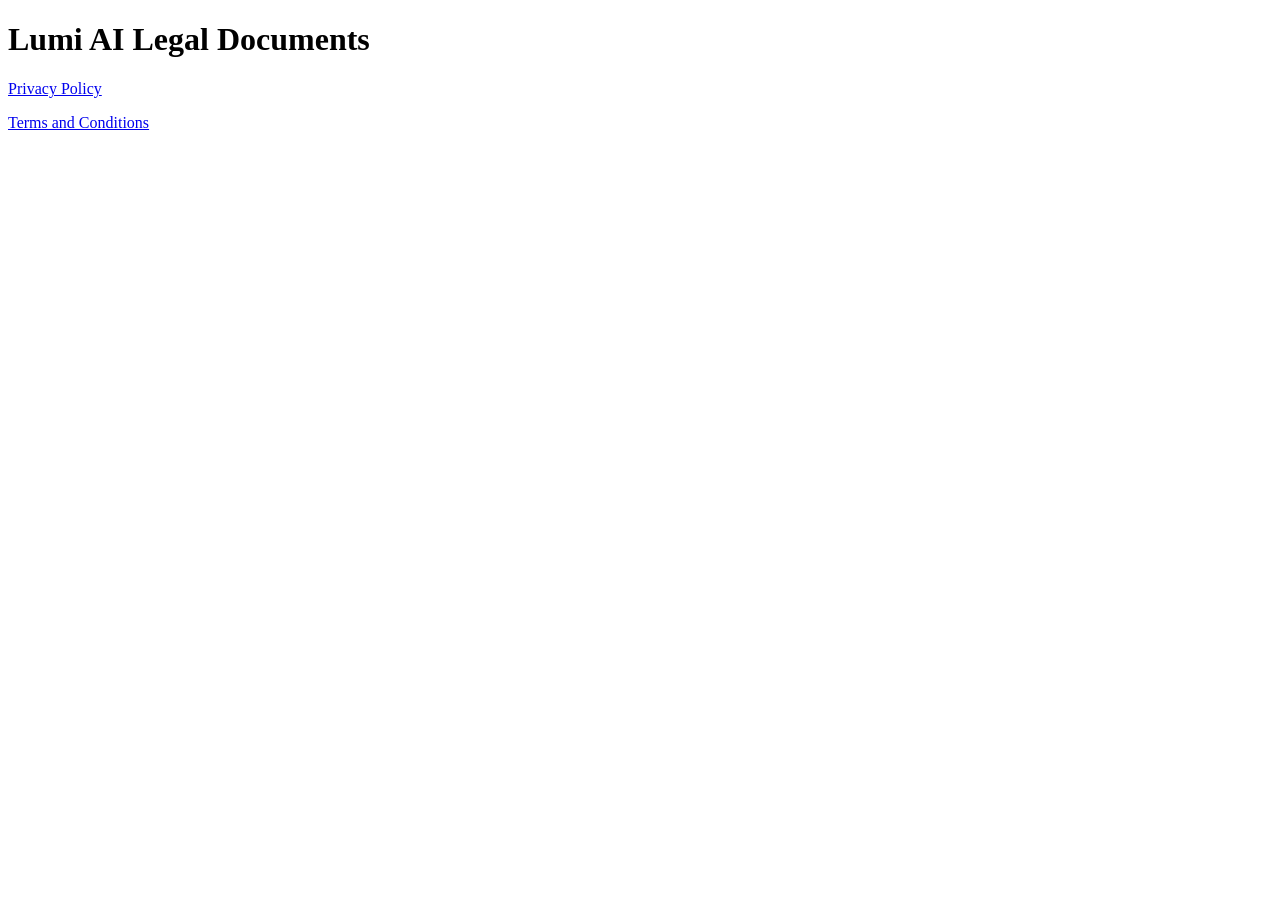
==== index.html @ cdc85241 "Add initial HTML structure for Lumi AI Legal Documents" ====
<!DOCTYPE html>
<html>
<head>
    <title>Lumi AI Legal Documents</title>
</head>
<body>
    <h1>Lumi AI Legal Documents</h1>

    <p><a href="privacy.html">Privacy Policy</a></p>
    <p><a href="terms.html">Terms and Conditions</a></p>
</body>
</html>
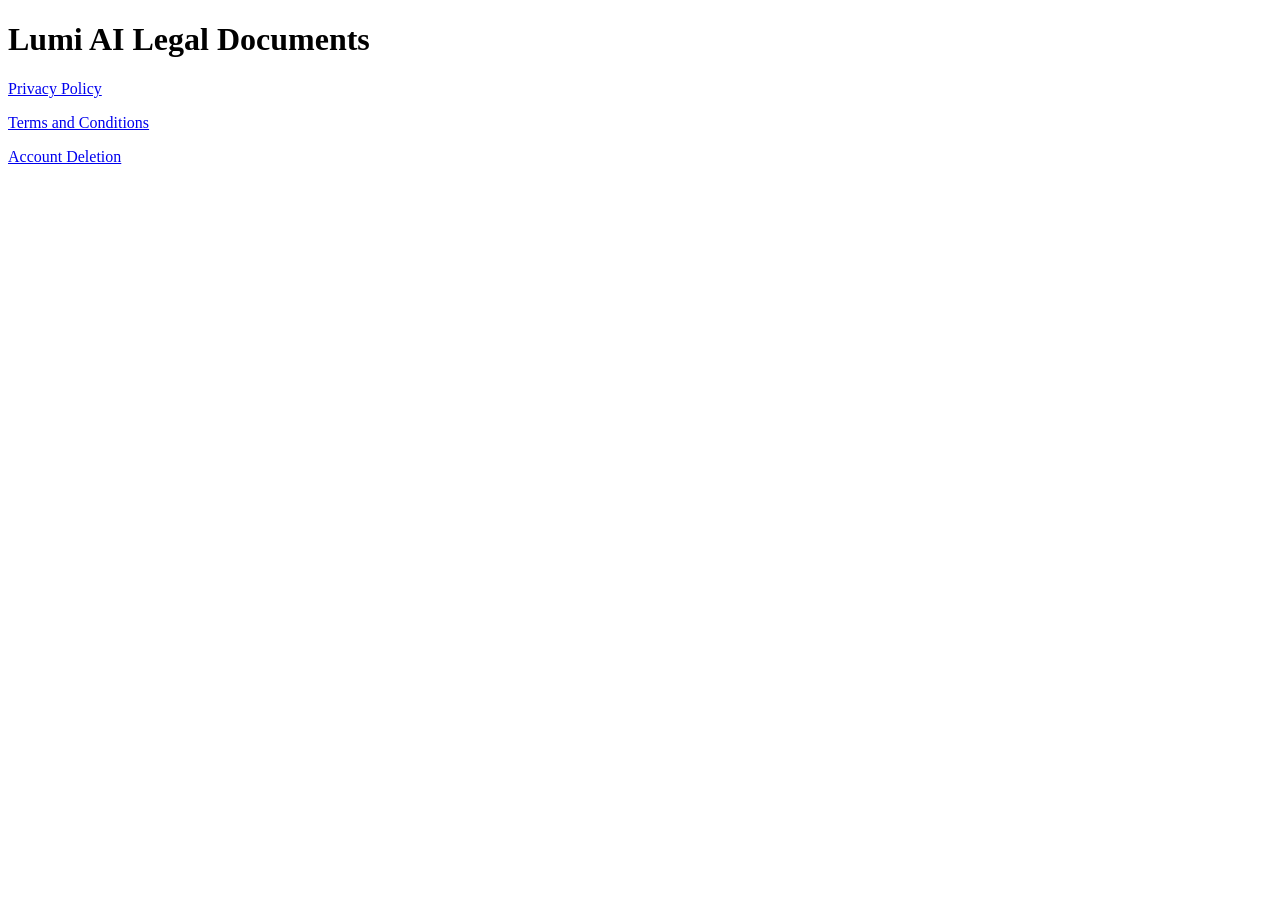
==== commit bbfd035f: "Add account deletion link to index.html Added a link for account deletion in the HTML file." ====
--- a/index.html
+++ b/index.html
@@ -1,12 +1,14 @@
 <!DOCTYPE html>
-<html>
+<html lang="en">
 <head>
+    <meta charset="UTF-8">
+    <meta name="viewport" content="width=device-width, initial-scale=1.0">
     <title>Lumi AI Legal Documents</title>
 </head>
 <body>
     <h1>Lumi AI Legal Documents</h1>
-
     <p><a href="privacy.html">Privacy Policy</a></p>
     <p><a href="terms.html">Terms and Conditions</a></p>
+    <p><a href="delete-account.html">Account Deletion</a></p>
 </body>
 </html>
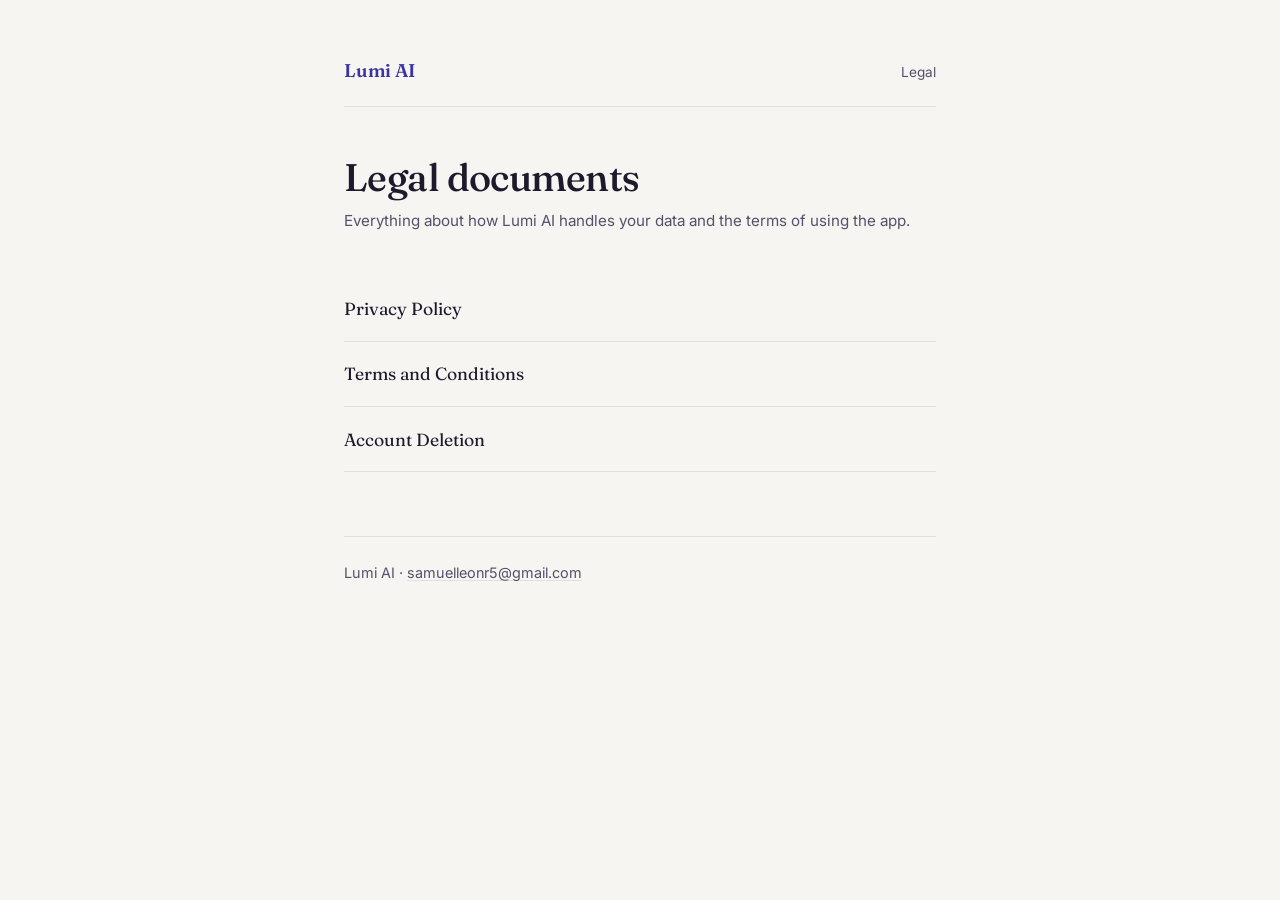
==== commit f61b80c2: "Revise index.html for legal documents page Updated the title and structure of the legal documents pa" ====
--- a/index.html
+++ b/index.html
@@ -3,12 +3,31 @@
 <head>
     <meta charset="UTF-8">
     <meta name="viewport" content="width=device-width, initial-scale=1.0">
-    <title>Lumi AI Legal Documents</title>
+    <title>Legal — Lumi AI</title>
+    <link rel="preconnect" href="https://fonts.googleapis.com">
+    <link rel="preconnect" href="https://fonts.gstatic.com" crossorigin>
+    <link href="https://fonts.googleapis.com/css2?family=Fraunces:opsz,wght@9..144,500;9..144,600&family=Inter:wght@400;500;600&display=swap" rel="stylesheet">
+    <link rel="stylesheet" href="styles.css">
 </head>
 <body>
-    <h1>Lumi AI Legal Documents</h1>
-    <p><a href="privacy.html">Privacy Policy</a></p>
-    <p><a href="terms.html">Terms and Conditions</a></p>
-    <p><a href="delete-account.html">Account Deletion</a></p>
+    <div class="wrap">
+        <div class="masthead">
+            <a href="index.html">Lumi AI</a>
+            <span>Legal</span>
+        </div>
+
+        <h1>Legal documents</h1>
+        <p class="meta">Everything about how Lumi AI handles your data and the terms of using the app.</p>
+
+        <ul class="index-list">
+            <li><a href="privacy.html">Privacy Policy</a></li>
+            <li><a href="terms.html">Terms and Conditions</a></li>
+            <li><a href="delete-account.html">Account Deletion</a></li>
+        </ul>
+
+        <footer>
+            Lumi AI · <a href="mailto:samuelleonr5@gmail.com">samuelleonr5@gmail.com</a>
+        </footer>
+    </div>
 </body>
 </html>
--- a/styles.css
+++ b/styles.css
@@ -0,0 +1,170 @@
+:root {
+  --bg: #f7f5f1;
+  --surface: #ffffff;
+  --ink: #1d1a2b;
+  --ink-soft: #55506b;
+  --brand: #504ace;
+  --brand-dark: #3a36a0;
+  --accent: #1fa97a;
+  --line: #e4e0d8;
+}
+
+* {
+  box-sizing: border-box;
+}
+
+html {
+  scroll-padding-top: 2rem;
+}
+
+body {
+  margin: 0;
+  background: var(--bg);
+  color: var(--ink);
+  font-family: "Inter", -apple-system, BlinkMacSystemFont, "Segoe UI", sans-serif;
+  font-size: 17px;
+  line-height: 1.65;
+  -webkit-font-smoothing: antialiased;
+}
+
+.wrap {
+  max-width: 640px;
+  margin: 0 auto;
+  padding: 3.5rem 1.5rem 5rem;
+}
+
+.masthead {
+  display: flex;
+  align-items: baseline;
+  justify-content: space-between;
+  margin-bottom: 3rem;
+  padding-bottom: 1.25rem;
+  border-bottom: 1px solid var(--line);
+}
+
+.masthead a {
+  font-family: "Fraunces", Georgia, serif;
+  font-weight: 600;
+  font-size: 1.15rem;
+  color: var(--brand-dark);
+  text-decoration: none;
+  letter-spacing: -0.01em;
+}
+
+.masthead a:hover {
+  color: var(--brand);
+}
+
+.masthead span {
+  font-size: 0.85rem;
+  color: var(--ink-soft);
+}
+
+h1 {
+  font-family: "Fraunces", Georgia, serif;
+  font-weight: 500;
+  font-size: 2.4rem;
+  line-height: 1.15;
+  letter-spacing: -0.015em;
+  margin: 0 0 0.5rem;
+  color: var(--ink);
+}
+
+.meta {
+  color: var(--ink-soft);
+  font-size: 0.95rem;
+  margin-bottom: 2.75rem;
+}
+
+h2 {
+  font-family: "Fraunces", Georgia, serif;
+  font-weight: 500;
+  font-size: 1.35rem;
+  color: var(--ink);
+  margin: 2.75rem 0 1rem;
+  padding-left: 0.85rem;
+  border-left: 3px solid var(--brand);
+}
+
+h3 {
+  font-size: 1.02rem;
+  font-weight: 600;
+  color: var(--ink);
+  margin: 1.75rem 0 0.6rem;
+}
+
+p {
+  margin: 0 0 1rem;
+  max-width: 62ch;
+}
+
+ul, ol {
+  margin: 0 0 1rem;
+  padding-left: 1.3rem;
+  max-width: 62ch;
+}
+
+li {
+  margin-bottom: 0.4rem;
+}
+
+a {
+  color: var(--brand-dark);
+  text-decoration-color: var(--line);
+  text-underline-offset: 2px;
+}
+
+a:hover {
+  color: var(--accent);
+}
+
+strong {
+  font-weight: 600;
+}
+
+.index-list {
+  list-style: none;
+  padding: 0;
+  margin: 0;
+}
+
+.index-list li {
+  margin-bottom: 0;
+  border-bottom: 1px solid var(--line);
+}
+
+.index-list a {
+  display: block;
+  padding: 1.1rem 0;
+  font-family: "Fraunces", Georgia, serif;
+  font-size: 1.1rem;
+  color: var(--ink);
+  text-decoration: none;
+}
+
+.index-list a:hover {
+  color: var(--brand);
+}
+
+footer {
+  margin-top: 4rem;
+  padding-top: 1.5rem;
+  border-top: 1px solid var(--line);
+  color: var(--ink-soft);
+  font-size: 0.9rem;
+}
+
+footer a {
+  color: var(--ink-soft);
+}
+
+@media (prefers-reduced-motion: no-preference) {
+  h1 {
+    animation: rise 0.5s ease-out;
+  }
+}
+
+@keyframes rise {
+  from { opacity: 0; transform: translateY(6px); }
+  to { opacity: 1; transform: translateY(0); }
+}
